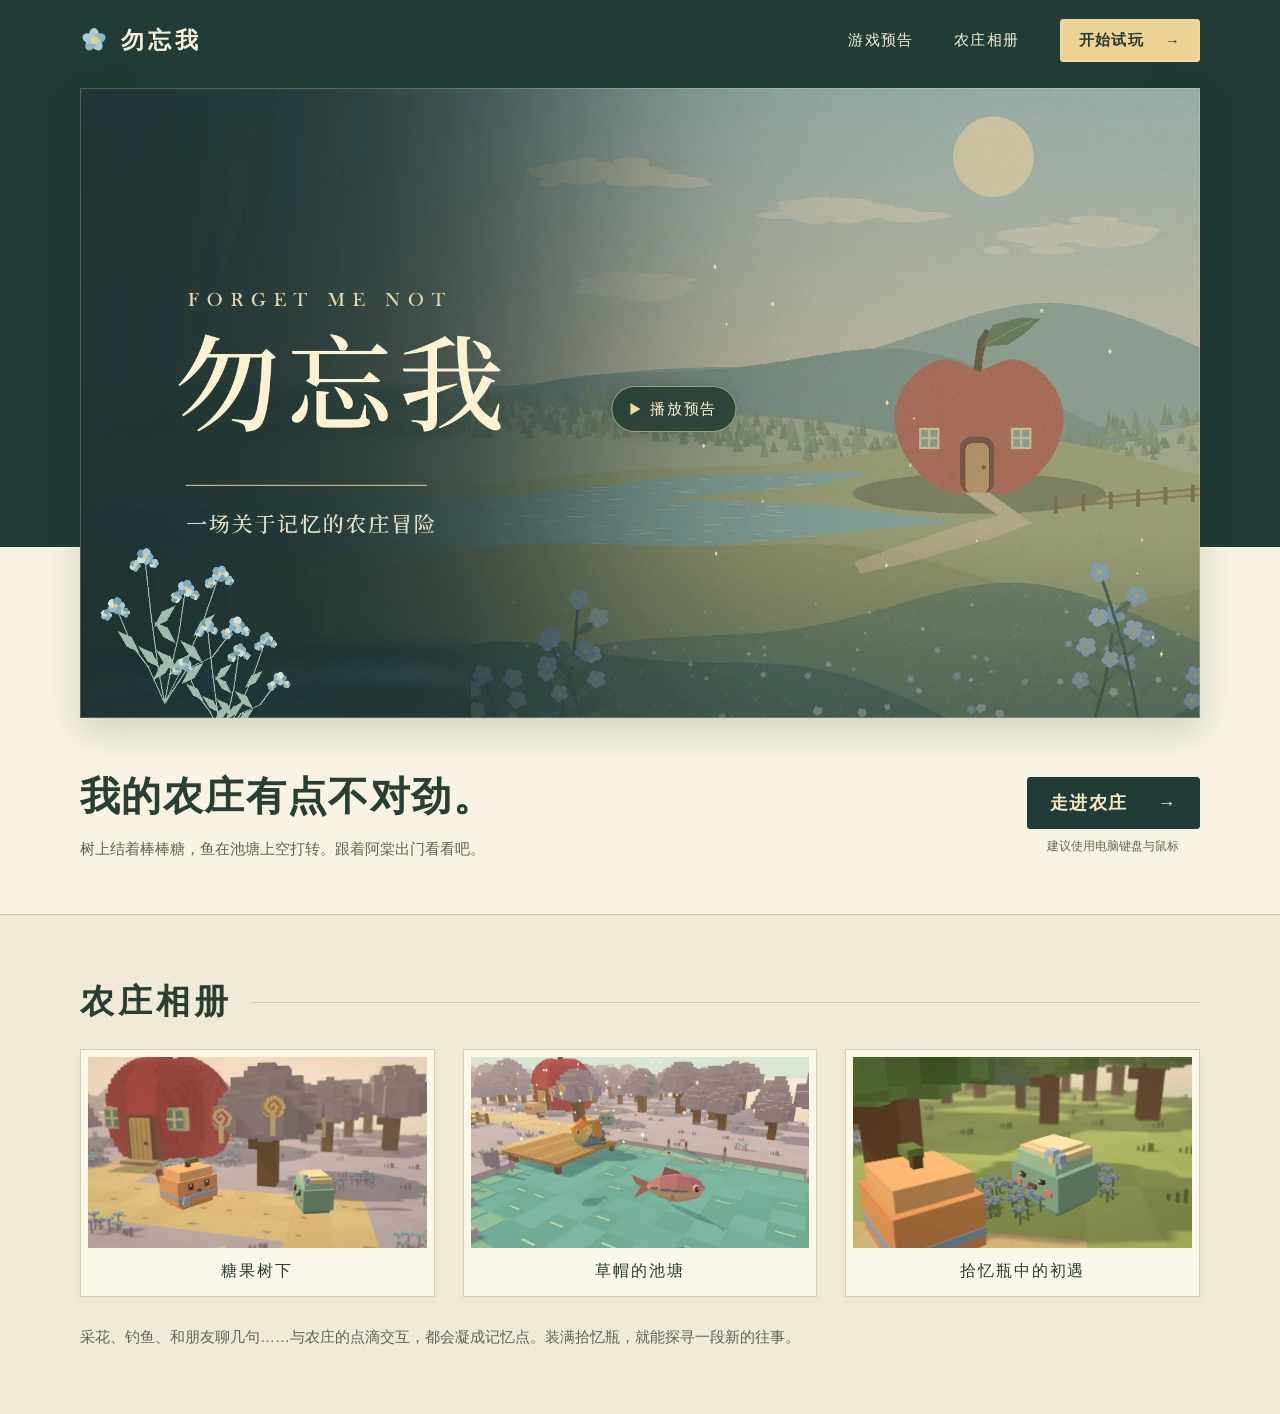
==== index.html @ 8ef6dfdc "Publish Forget Me Not trailer and playable demo" ====
<!doctype html>
<html lang="zh-CN">
<head>
  <meta charset="utf-8">
  <meta name="viewport" content="width=device-width, initial-scale=1">
  <meta name="theme-color" content="#213c36">
  <meta name="description" content="勿忘我，一场关于记忆的农庄冒险。观看游戏预告，在浏览器里走进阿团的农庄。">
  <meta property="og:title" content="勿忘我 · 一场关于记忆的农庄冒险">
  <meta property="og:description" content="我的农庄有点不对劲。观看游戏预告，或走进农庄亲自看一看。">
  <title>勿忘我 · 一场关于记忆的农庄冒险</title>
  <link rel="icon" href="data:,">
  <link rel="stylesheet" href="./showcase.css">
</head>
<body>
  <header class="masthead">
    <div class="nav-wrap">
      <a class="wordmark" href="#trailer" aria-label="勿忘我首页">
        <span class="flower" aria-hidden="true"><i></i><i></i><i></i><i></i><i></i></span>
        勿忘我
      </a>
      <nav aria-label="页面导航">
        <a class="nav-link" href="#trailer">游戏预告</a>
        <a class="nav-link" href="#album">农庄相册</a>
        <a class="launch" href="./play/">开始试玩 <span aria-hidden="true">→</span></a>
      </nav>
    </div>
  </header>
  <main>
    <section id="trailer" class="cinema" aria-labelledby="game-name">
      <h1 id="game-name" class="sr-only">勿忘我</h1>
      <div class="screen">
        <video id="film" controls playsinline preload="none" poster="./media/poster.webp" aria-label="勿忘我游戏预告片">
          <source src="./media/trailer.mp4" type="video/mp4">
          <a href="./media/trailer.mp4">打开预告片</a>
        </video>
        <button class="watch" type="button" hidden aria-label="播放游戏预告">
          <span class="play-shape" aria-hidden="true"></span>
          <span>播放预告</span>
        </button>
      </div>
      <div class="lede">
        <div class="intro">
          <h2>我的农庄有点不对劲。</h2>
          <p>树上结着棒棒糖，鱼在池塘上空打转。跟着阿棠出门看看吧。</p>
        </div>
        <div class="enter">
          <a class="launch large" href="./play/">走进农庄 <span aria-hidden="true">→</span></a>
          <small>建议使用电脑键盘与鼠标</small>
        </div>
      </div>
    </section>
    <section id="album" class="album" aria-labelledby="album-name">
      <div class="album-inner">
        <div class="section-heading"><h2 id="album-name">农庄相册</h2><span aria-hidden="true"></span></div>
        <div class="plates">
          <figure>
            <img src="./media/tree.webp" loading="lazy" alt="阿团和阿棠站在苹果屋旁的棒棒糖树下" width="900" height="506">
            <figcaption>糖果树下</figcaption>
          </figure>
          <figure>
            <img src="./media/pond.webp" loading="lazy" alt="草帽守着木栈桥，几条鱼浮在水面上方" width="900" height="506">
            <figcaption>草帽的池塘</figcaption>
          </figure>
          <figure>
            <img src="./media/memory.webp" loading="lazy" alt="一段往日回忆里，阿团和阿棠在树下说话" width="900" height="506">
            <figcaption>拾忆瓶中的初遇</figcaption>
          </figure>
        </div>
        <p class="afterword">采花、钓鱼、和朋友聊几句……与农庄的点滴交互，都会凝成记忆点。装满拾忆瓶，就能探寻一段新的往事。</p>
      </div>
    </section>
  </main>
  <script>
    const film = document.querySelector('#film');
    const watch = document.querySelector('.watch');
    watch.hidden = false;
    film.controls = false;
    watch.addEventListener('click', () => {
      film.controls = true;
      film.play().catch(() => { film.controls = true; });
    });
    film.addEventListener('play', () => {
      watch.hidden = true;
      film.focus({ preventScroll: true });
    });
    film.addEventListener('ended', () => {
      film.controls = false;
      watch.hidden = false;
    });
  </script>
</body>
</html>
---- showcase.css ----
:root {
  color-scheme: light;
  --pine: #213c36;
  --ink: #293e34;
  --paper: #f8f3e3;
  --gold: #efcd8c;
  --serif: "Songti SC", "STSong", "Noto Serif CJK SC", SimSun, Georgia, serif;
}
* { box-sizing: border-box; }
html { scroll-behavior: smooth; }
body { margin: 0; background: var(--paper); color: var(--ink); font-family: var(--serif); }
a { color: inherit; text-decoration: none; }
button { font: inherit; }
:is(a, button):focus-visible { outline: 3px solid #d7a73c; outline-offset: 4px; }
.sr-only { position: absolute; width: 1px; height: 1px; padding: 0; overflow: hidden; clip-path: inset(50%); white-space: nowrap; }
.masthead { background: var(--pine); color: #f7efd8; }
.nav-wrap, .screen, .lede, .album-inner { width: min(1120px, calc(100% - 80px)); margin-inline: auto; }
.nav-wrap { display: flex; align-items: center; justify-content: space-between; min-height: 80px; gap: 20px; }
.wordmark { display: inline-flex; align-items: center; gap: 13px; font-size: 23px; font-weight: 600; letter-spacing: .17em; }
.flower { display: inline-block; position: relative; width: 28px; height: 28px; }
.flower i { position: absolute; left: 9px; top: 2px; width: 10px; height: 14px; background: #adcbd2; border-radius: 55% 52% 44% 45%; transform-origin: 5px 12px; }
.flower i:nth-child(2) { transform: rotate(72deg); background: #90b5c1; }
.flower i:nth-child(3) { transform: rotate(144deg); }
.flower i:nth-child(4) { transform: rotate(216deg); background: #90b5c1; }
.flower i:nth-child(5) { transform: rotate(288deg); }
.flower::after { content: ""; position: absolute; width: 7px; height: 7px; border-radius: 50%; background: var(--gold); left: 10.5px; top: 10.5px; }
nav { display: flex; align-items: center; gap: clamp(15px, 3.2vw, 42px); }
.nav-link { font-size: 15px; letter-spacing: .08em; padding-block: 10px; text-underline-offset: 6px; }
.nav-link:hover { text-decoration: underline; }
.launch { display: inline-flex; align-items: center; justify-content: space-between; gap: 21px; background: #eed396; color: #233d33; padding: 11px 18px; border: 1px solid #efdaaa; border-radius: 3px; font-family: inherit; font-weight: 700; font-size: 15px; letter-spacing: .08em; transition: background .2s; }
.launch span { display: inline-block; font-family: Arial, sans-serif; font-weight: 400; transition: transform .2s; }
.launch:hover { background: #ffe4ac; }
.launch:hover span { transform: translateX(3px); }
.cinema { position: relative; background: linear-gradient(var(--pine) 0 56%, var(--paper) 56% 100%); padding-top: 8px; }
.screen { position: relative; overflow: hidden; background: #152c28; box-shadow: 0 14px 34px #2331252a; }
.screen::after { content: ""; position: absolute; inset: 0; box-shadow: inset 0 0 0 1px #e7d7a945; pointer-events: none; }
video { width: 100%; height: auto; aspect-ratio: 16 / 9; object-fit: contain; display: block; }
.watch { position: absolute; top: 51%; left: 53%; transform: translate(-50%, -50%); display: flex; align-items: center; justify-content: center; gap: 10px; min-height: 46px; padding: 10px 18px; background: #283f36eb; color: #fff2d4; border: 1px solid #e8d8a399; border-radius: 30px; letter-spacing: .12em; font-size: 15px; cursor: pointer; box-shadow: 0 3px 16px #192f273b; transition: background .2s ease, box-shadow .2s ease; }
.watch:hover { background: #1d342e; box-shadow: 0 4px 20px #1728205e; }
.watch[hidden] { display: none; }
.play-shape { border-left: 10px solid #f4db9f; border-top: 6px solid transparent; border-bottom: 6px solid transparent; }
.lede { display: flex; align-items: center; justify-content: space-between; gap: 30px; padding-block: clamp(30px, 4vw, 55px); }
.intro h2 { margin: 0; font-size: clamp(26px, 3.2vw, 40px); letter-spacing: .035em; font-weight: 600; }
.intro p, .afterword { font-family: "Microsoft YaHei", "PingFang SC", sans-serif; font-size: 15px; line-height: 1.85; color: #5e6556; }
.intro p { margin: 11px 0 0; }
.enter { display: flex; flex-direction: column; align-items: center; gap: 9px; flex-shrink: 0; }
.large { background: var(--pine); border-color: var(--pine); color: #f9e9bf; font-size: 18px; padding: 13px 22px; gap: 30px; }
.large:hover { background: #345447; }
.enter small { color: #626a58; font-size: 12px; }
.album { border-top: 1px solid #c6c4a5; padding-block: clamp(37px, 5vw, 69px); background: #f0ead7; }
.section-heading { display: flex; align-items: center; gap: 20px; margin-bottom: 24px; }
.section-heading h2 { margin: 0; font-size: clamp(24px, 3vw, 34px); letter-spacing: .12em; font-weight: 600; }
.section-heading span { flex: 1; height: 1px; background: #c7c6a9; }
.plates { display: grid; grid-template-columns: repeat(3, 1fr); gap: clamp(12px, 2.2vw, 28px); }
figure { margin: 0; padding: 7px 7px 0; background: #fbf7e9; border: 1px solid #d6cfb8; box-shadow: 0 4px 8px #4943260c; }
figure img { width: 100%; height: auto; aspect-ratio: 16/9; object-fit: cover; display: block; }
figcaption { padding: 13px 5px 14px; text-align: center; letter-spacing: .12em; font-size: 16px; }
.afterword { max-width: 55em; margin: 26px 0 0; }
@media (max-width: 720px) {
  .nav-wrap, .lede, .album-inner { width: calc(100% - 36px); }
  .nav-wrap { min-height: 65px; }
  .screen { width: 100%; border-radius: 0; }
  .cinema { padding-top: 0; background: var(--paper); }
  .watch { font-size: 13px; gap: 7px; min-height: 40px; padding: 8px 13px; }
  .lede { gap: 18px; align-items: flex-start; }
  .intro p { font-size: 14px; }
  .plates { gap: 8px; }
  figure { padding: 4px 4px 0; }
  figcaption { font-size: 14px; letter-spacing: .03em; }
}
@media (max-width: 540px) {
  .wordmark { gap: 8px; font-size: 20px; }
  nav { gap: 15px; }
  .nav-link { font-size: 13px; letter-spacing: 0; }
  .nav-link:first-child { display: none; }
  .launch { padding: 9px 12px; gap: 12px; font-size: 14px; }
  .watch { left: 58%; }
  .lede { display: block; }
  .enter { flex-direction: row; gap: 13px; margin-top: 19px; }
  .large { font-size: 16px; padding: 10px 16px; }
  .plates { grid-template-columns: 1fr; gap: 18px; }
  figure { padding: 6px 6px 0; }
  figcaption { font-size: 16px; }
  .afterword { font-size: 14px; }
}
@media (prefers-reduced-motion: reduce) {
  html { scroll-behavior: auto; }
  *, *::before, *::after { transition-duration: 0s !important; }
}
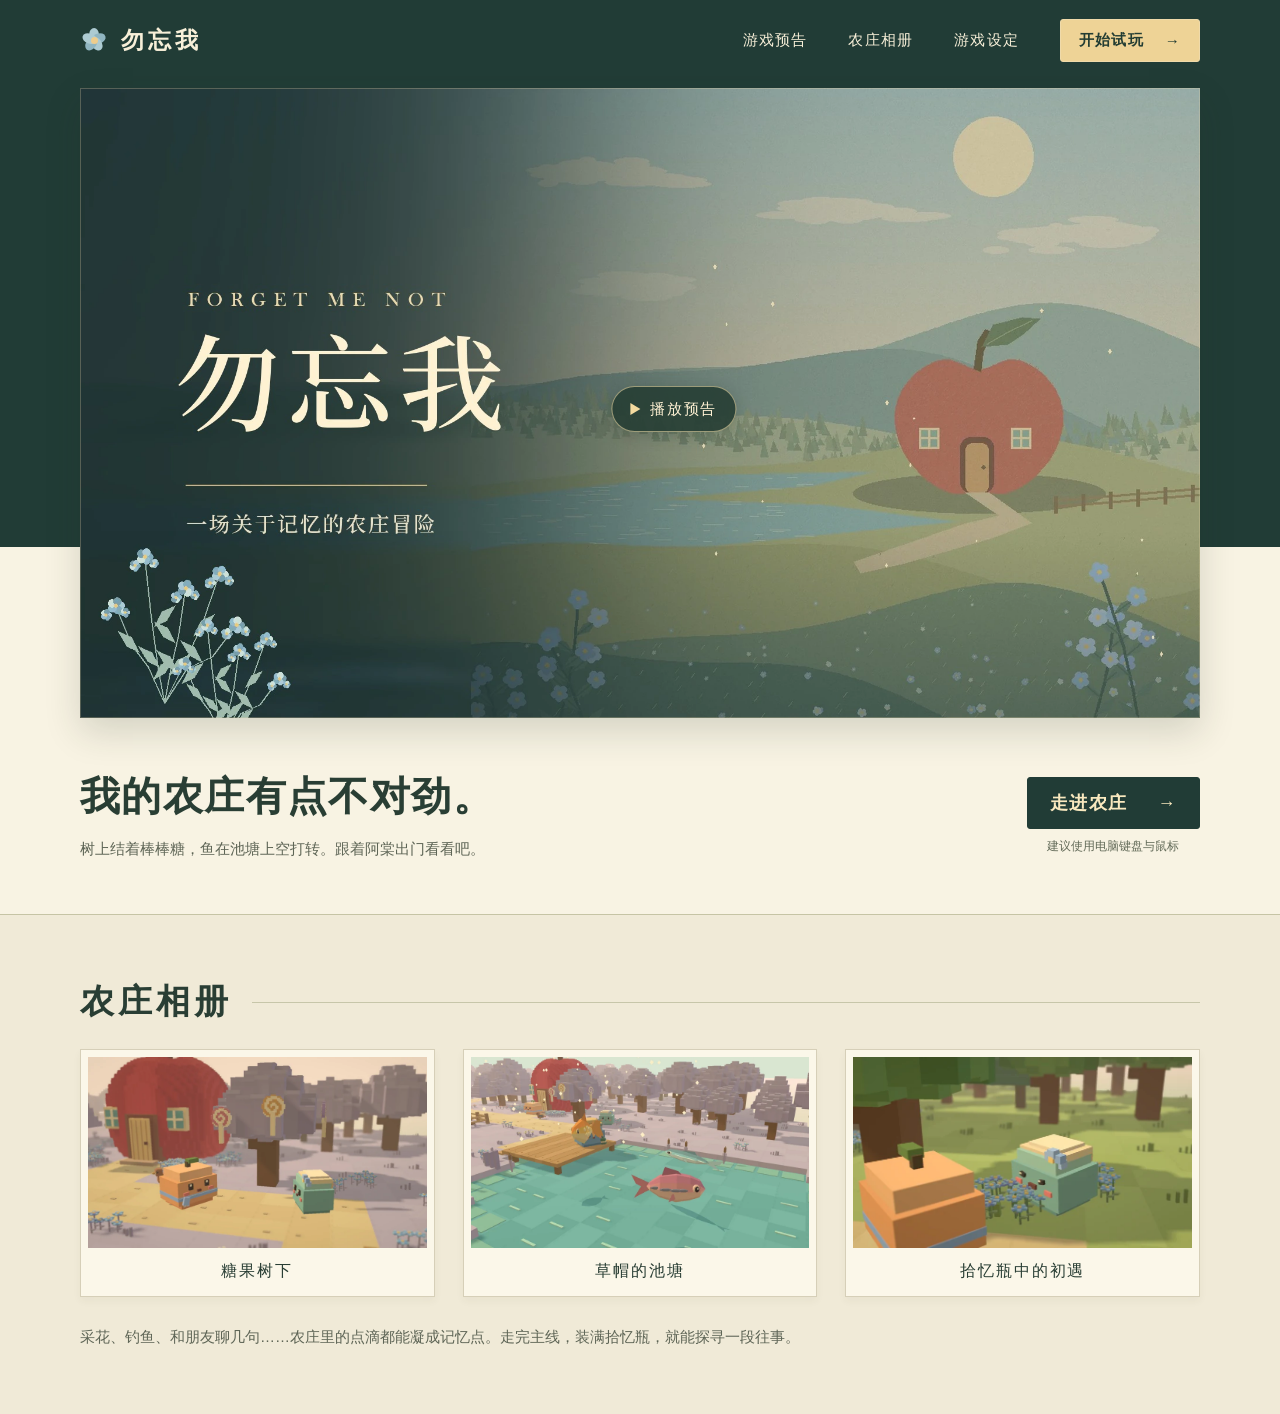
==== commit cb0774c8: "Publish the farm setting guide with current dialogue and character animations" ====
--- a/index.html
+++ b/index.html
@@ -21,6 +21,7 @@
       <nav aria-label="页面导航">
         <a class="nav-link" href="#trailer">游戏预告</a>
         <a class="nav-link" href="#album">农庄相册</a>
+        <a class="nav-link" href="./settings/">游戏设定</a>
         <a class="launch" href="./play/">开始试玩 <span aria-hidden="true">→</span></a>
       </nav>
     </div>
@@ -30,8 +31,8 @@
       <h1 id="game-name" class="sr-only">勿忘我</h1>
       <div class="screen">
         <video id="film" controls playsinline preload="none" poster="./media/poster.webp" aria-label="勿忘我游戏预告片">
-          <source src="./media/trailer.mp4" type="video/mp4">
-          <a href="./media/trailer.mp4">打开预告片</a>
+          <source src="./media/trailer.mp4?v=a18f76293548" type="video/mp4">
+          <a href="./media/trailer.mp4?v=a18f76293548">打开预告片</a>
         </video>
         <button class="watch" type="button" hidden aria-label="播放游戏预告">
           <span class="play-shape" aria-hidden="true"></span>
@@ -66,7 +67,7 @@
             <figcaption>拾忆瓶中的初遇</figcaption>
           </figure>
         </div>
-        <p class="afterword">采花、钓鱼、和朋友聊几句……与农庄的点滴交互，都会凝成记忆点。装满拾忆瓶，就能探寻一段新的往事。</p>
+        <p class="afterword">采花、钓鱼、和朋友聊几句……农庄里的点滴都能凝成记忆点。走完主线，装满拾忆瓶，就能探寻一段往事。</p>
       </div>
     </section>
   </main>
--- a/showcase.css
+++ b/showcase.css
@@ -27,6 +27,7 @@
 nav { display: flex; align-items: center; gap: clamp(15px, 3.2vw, 42px); }
 .nav-link { font-size: 15px; letter-spacing: .08em; padding-block: 10px; text-underline-offset: 6px; }
 .nav-link:hover { text-decoration: underline; }
+.nav-link[aria-current="page"] { color: var(--gold); text-decoration: underline; }
 .launch { display: inline-flex; align-items: center; justify-content: space-between; gap: 21px; background: #eed396; color: #233d33; padding: 11px 18px; border: 1px solid #efdaaa; border-radius: 3px; font-family: inherit; font-weight: 700; font-size: 15px; letter-spacing: .08em; transition: background .2s; }
 .launch span { display: inline-block; font-family: Arial, sans-serif; font-weight: 400; transition: transform .2s; }
 .launch:hover { background: #ffe4ac; }
@@ -87,3 +88,9 @@
   html { scroll-behavior: auto; }
   *, *::before, *::after { transition-duration: 0s !important; }
 }
+@media (max-width: 620px) {
+  .masthead .nav-wrap { flex-wrap: wrap; gap: 3px; padding-block: 10px; }
+  .masthead nav { flex-basis: 100%; justify-content: space-between; gap: 6px; }
+  .masthead .nav-link { display: inline-block; font-size: 14px; }
+  .masthead .launch { padding: 7px 11px; }
+}
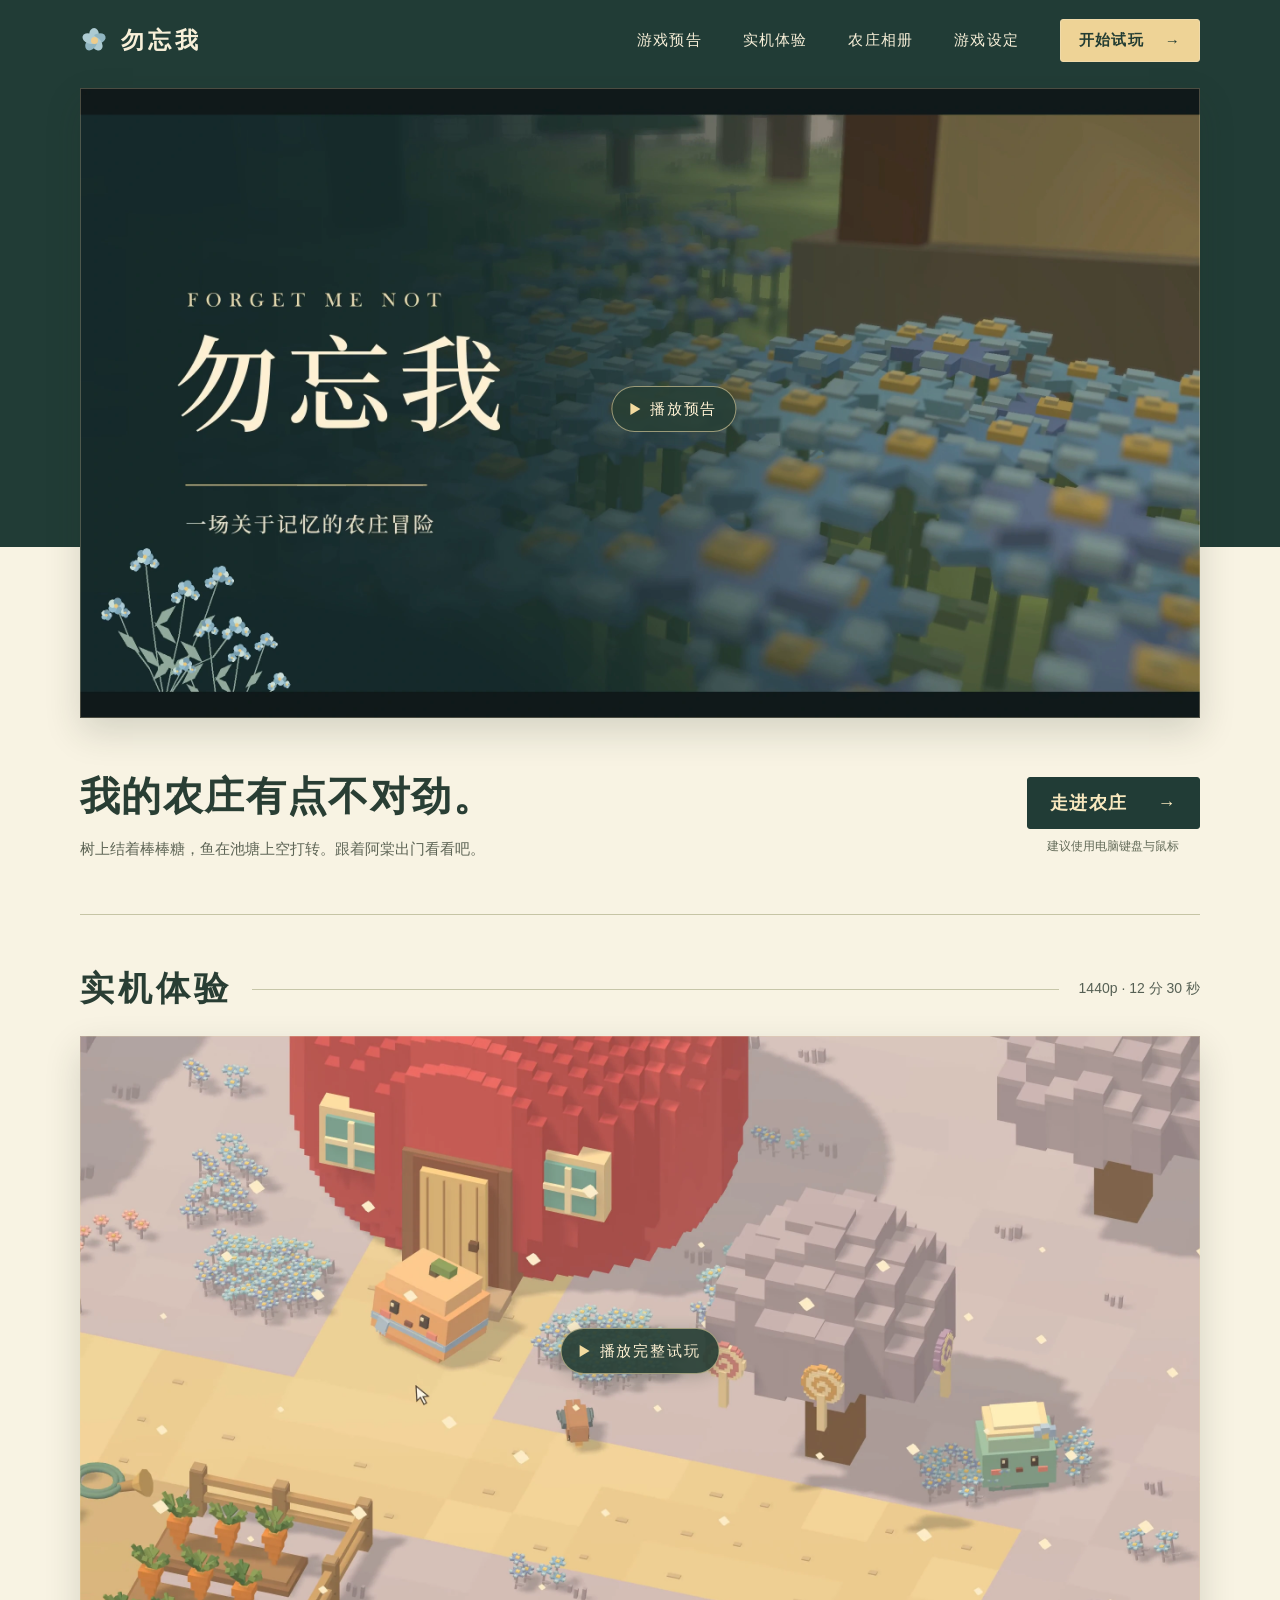
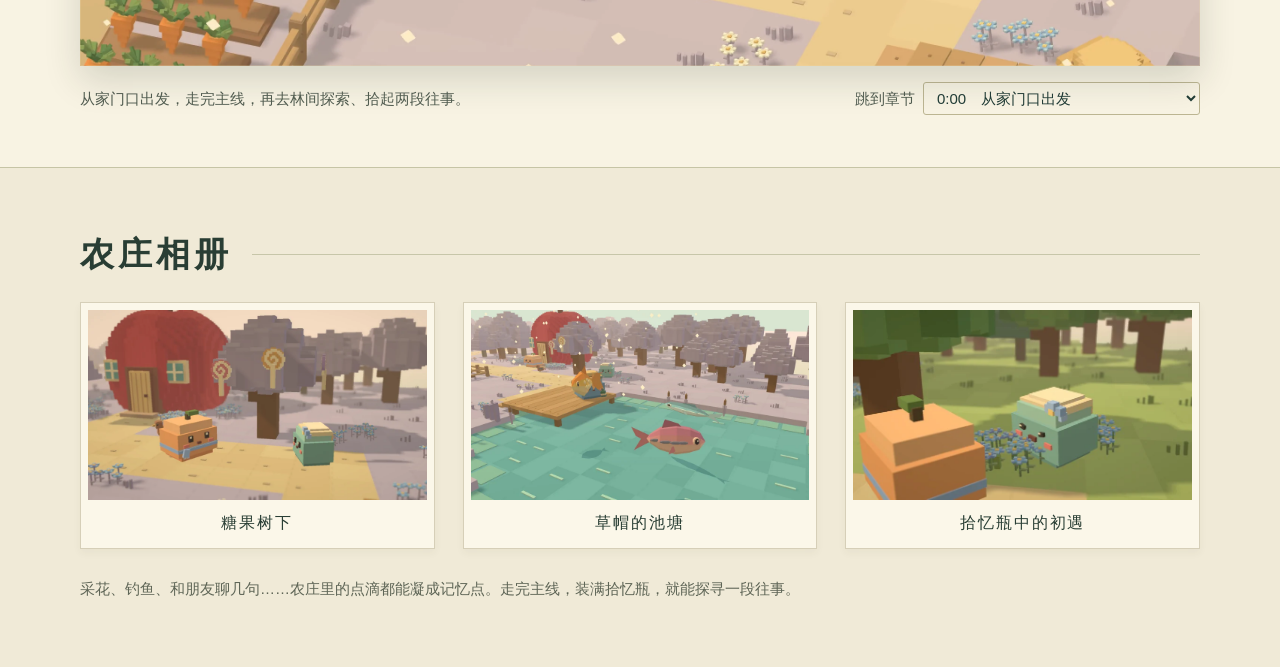
==== commit 7716b60f: "Publish the native 1440p trailer and chaptered full playthrough" ====
--- a/index.html
+++ b/index.html
@@ -4,12 +4,14 @@
   <meta charset="utf-8">
   <meta name="viewport" content="width=device-width, initial-scale=1">
   <meta name="theme-color" content="#213c36">
-  <meta name="description" content="勿忘我，一场关于记忆的农庄冒险。观看游戏预告，在浏览器里走进阿团的农庄。">
+  <meta name="description" content="观看《勿忘我》高清预告与完整实机体验，或在浏览器里走进阿团的农庄。">
   <meta property="og:title" content="勿忘我 · 一场关于记忆的农庄冒险">
   <meta property="og:description" content="我的农庄有点不对劲。观看游戏预告，或走进农庄亲自看一看。">
   <title>勿忘我 · 一场关于记忆的农庄冒险</title>
   <link rel="icon" href="data:,">
-  <link rel="stylesheet" href="./showcase.css">
+  <link rel="stylesheet" href="./showcase.css?v=video-hq">
+  <script src="./media/player/hls-light-1.7.4.min.js" defer></script>
+  <script src="./showcase-video.js" defer></script>
 </head>
 <body>
   <header class="masthead">
@@ -20,6 +22,7 @@
       </a>
       <nav aria-label="页面导航">
         <a class="nav-link" href="#trailer">游戏预告</a>
+        <a class="nav-link" href="#walkthrough">实机体验</a>
         <a class="nav-link" href="#album">农庄相册</a>
         <a class="nav-link" href="./settings/">游戏设定</a>
         <a class="launch" href="./play/">开始试玩 <span aria-hidden="true">→</span></a>
@@ -30,9 +33,9 @@
     <section id="trailer" class="cinema" aria-labelledby="game-name">
       <h1 id="game-name" class="sr-only">勿忘我</h1>
       <div class="screen">
-        <video id="film" controls playsinline preload="none" poster="./media/poster.webp" aria-label="勿忘我游戏预告片">
-          <source src="./media/trailer.mp4?v=a18f76293548" type="video/mp4">
-          <a href="./media/trailer.mp4?v=a18f76293548">打开预告片</a>
+        <video id="film" controls playsinline preload="none" poster="./media/poster.webp?v=891d1c6c6368" aria-label="勿忘我游戏预告片">
+          <source src="./media/trailer.mp4?v=891d1c6c6368" type="video/mp4">
+          <a href="./media/trailer.mp4?v=891d1c6c6368">打开预告片</a>
         </video>
         <button class="watch" type="button" hidden aria-label="播放游戏预告">
           <span class="play-shape" aria-hidden="true"></span>
@@ -49,6 +52,23 @@
           <small>建议使用电脑键盘与鼠标</small>
         </div>
       </div>
+    </section>
+    <section id="walkthrough" class="walkthrough" aria-labelledby="walkthrough-title">
+      <div class="section-heading"><h2 id="walkthrough-title">实机体验</h2><span aria-hidden="true"></span><small>1440p · 12 分 30 秒</small></div>
+      <div class="screen">
+        <video id="gameplay" controls playsinline preload="none" poster="./media/walkthrough-poster.webp" aria-label="勿忘我完整实机试玩">
+          <source src="./media/walkthrough-hq/index.m3u8" type="application/vnd.apple.mpegurl">
+          <track kind="chapters" srclang="zh" label="试玩章节" src="./media/walkthrough-hq/chapters.vtt">
+        </video>
+        <button class="watch" type="button" hidden aria-label="播放完整试玩">
+          <span class="play-shape" aria-hidden="true"></span><span>播放完整试玩</span>
+        </button>
+      </div>
+      <div class="walkthrough-footer">
+        <p>从家门口出发，走完主线，再去林间探索、拾起两段往事。</p>
+        <label class="chapter-picker" hidden>跳到章节 <select aria-label="选择试玩章节"></select></label>
+      </div>
+      <p class="playback-error" role="status" hidden></p>
     </section>
     <section id="album" class="album" aria-labelledby="album-name">
       <div class="album-inner">
@@ -71,23 +91,5 @@
       </div>
     </section>
   </main>
-  <script>
-    const film = document.querySelector('#film');
-    const watch = document.querySelector('.watch');
-    watch.hidden = false;
-    film.controls = false;
-    watch.addEventListener('click', () => {
-      film.controls = true;
-      film.play().catch(() => { film.controls = true; });
-    });
-    film.addEventListener('play', () => {
-      watch.hidden = true;
-      film.focus({ preventScroll: true });
-    });
-    film.addEventListener('ended', () => {
-      film.controls = false;
-      watch.hidden = false;
-    });
-  </script>
 </body>
 </html>
--- a/showcase.css
+++ b/showcase.css
@@ -52,6 +52,16 @@
 .section-heading { display: flex; align-items: center; gap: 20px; margin-bottom: 24px; }
 .section-heading h2 { margin: 0; font-size: clamp(24px, 3vw, 34px); letter-spacing: .12em; font-weight: 600; }
 .section-heading span { flex: 1; height: 1px; background: #c7c6a9; }
+.walkthrough { width: min(1120px, calc(100% - 80px)); margin: 0 auto; border-top: 1px solid #c6c4a5; padding: clamp(30px, 4vw, 52px) 0; }
+.walkthrough .screen { width: 100%; }
+.walkthrough .watch { left: 50%; top: 50%; }
+.walkthrough .section-heading small { color: #566054; font: 14px "Microsoft YaHei", sans-serif; }
+.walkthrough-footer { display: flex; align-items: center; justify-content: space-between; flex-wrap: wrap; gap: 12px 20px; margin-top: 16px; }
+.walkthrough-footer p, .chapter-picker, .playback-error { margin: 0; color: #525d51; font: 15px/1.7 "Microsoft YaHei", "PingFang SC", sans-serif; }
+.chapter-picker { display: flex; align-items: center; flex-wrap: wrap; gap: 8px; }
+.chapter-picker[hidden] { display: none; }
+.chapter-picker select { max-width: 100%; padding: 6px 9px; font: inherit; color: var(--pine); border: 1px solid #bcb592; border-radius: 3px; background: var(--paper); }
+.playback-error { margin-top: 8px; }
 .plates { display: grid; grid-template-columns: repeat(3, 1fr); gap: clamp(12px, 2.2vw, 28px); }
 figure { margin: 0; padding: 7px 7px 0; background: #fbf7e9; border: 1px solid #d6cfb8; box-shadow: 0 4px 8px #4943260c; }
 figure img { width: 100%; height: auto; aspect-ratio: 16/9; object-fit: cover; display: block; }
@@ -61,6 +71,7 @@
   .nav-wrap, .lede, .album-inner { width: calc(100% - 36px); }
   .nav-wrap { min-height: 65px; }
   .screen { width: 100%; border-radius: 0; }
+  .walkthrough { width: calc(100% - 36px); }
   .cinema { padding-top: 0; background: var(--paper); }
   .watch { font-size: 13px; gap: 7px; min-height: 40px; padding: 8px 13px; }
   .lede { gap: 18px; align-items: flex-start; }
@@ -94,3 +105,7 @@
   .masthead .nav-link { display: inline-block; font-size: 14px; }
   .masthead .launch { padding: 7px 11px; }
 }
+@media (max-width: 410px) {
+  .masthead .nav-link, .masthead .launch { font-size: 13px; letter-spacing: 0; }
+  .masthead .launch { gap: 5px; padding: 6px; }
+}
